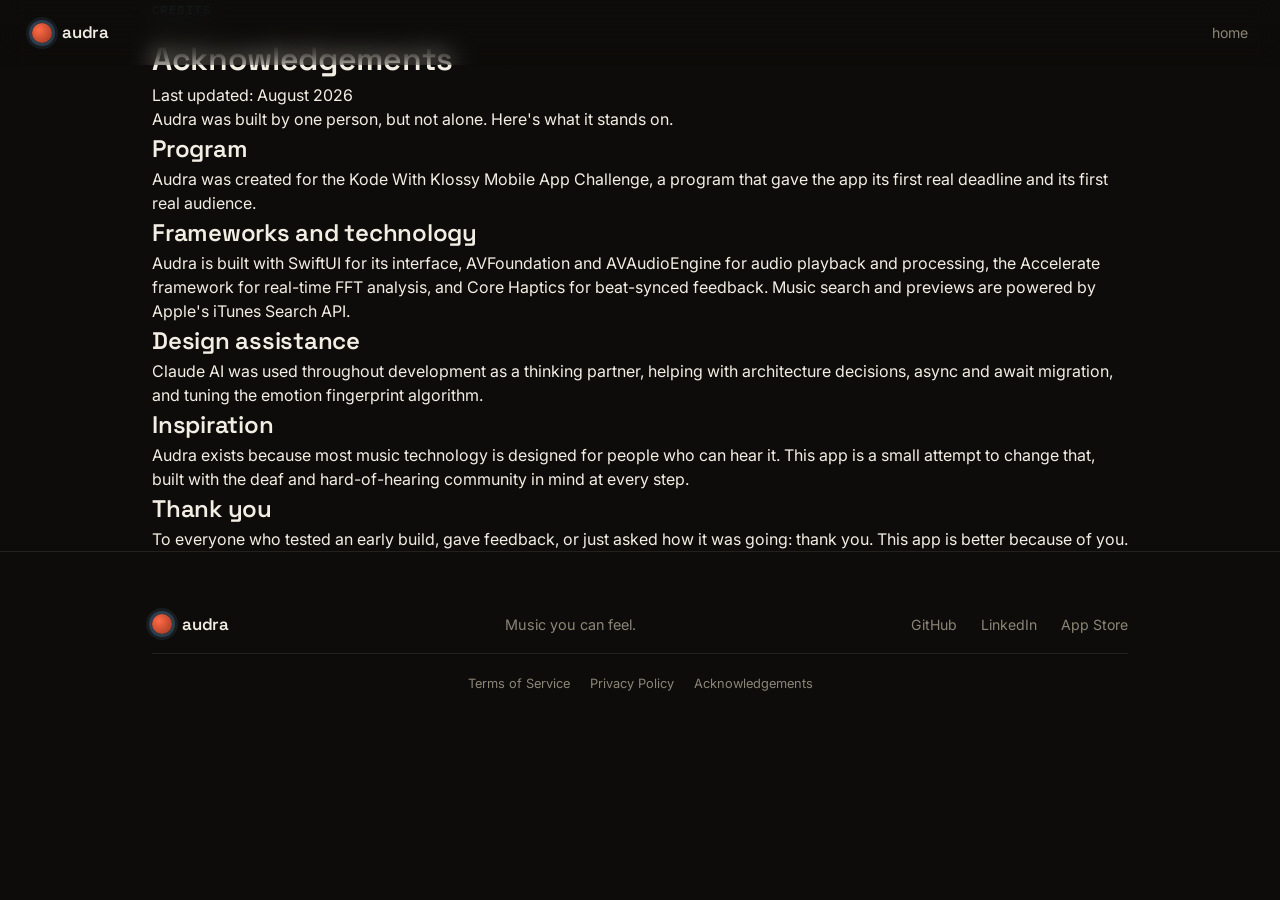
==== acknowledgements.html @ caae06bd "Add files via upload" ====
<!DOCTYPE html>
<html lang="en">
<head>
<meta charset="UTF-8">
<meta name="viewport" content="width=device-width, initial-scale=1.0">
<title>Acknowledgements — Audra</title>
<link rel="preconnect" href="https://fonts.googleapis.com">
<link rel="preconnect" href="https://fonts.gstatic.com" crossorigin>
<link href="https://fonts.googleapis.com/css2?family=Space+Grotesk:wght@500;600;700&family=Inter:wght@400;500;600&family=IBM+Plex+Mono:wght@400;500&display=swap" rel="stylesheet">
<link rel="stylesheet" href="style.css">
<link rel="stylesheet" href="legal.css">
</head>
<body>

<nav class="nav">
  <div class="nav-mark">
    <a href="index.html" style="display:flex;align-items:center;gap:10px;">
      <span class="nav-ring"></span>
      <span class="nav-word">audra</span>
    </a>
  </div>
  <div class="nav-links">
    <a href="index.html">home</a>
  </div>
</nav>

<main class="legal-page">
  <div class="section-inner">
    <p class="eyebrow">credits</p>
    <h1>Acknowledgements</h1>
    <p class="legal-updated">Last updated: August 2026</p>

    <p>Audra was built by one person, but not alone. Here's what it stands on.</p>

    <h2>Program</h2>
    <p>Audra was created for the Kode With Klossy Mobile App Challenge, a program that gave the app its first real deadline and its first real audience.</p>

    <h2>Frameworks and technology</h2>
    <p>Audra is built with SwiftUI for its interface, AVFoundation and AVAudioEngine for audio playback and processing, the Accelerate framework for real-time FFT analysis, and Core Haptics for beat-synced feedback. Music search and previews are powered by Apple's iTunes Search API.</p>

    <h2>Design assistance</h2>
    <p>Claude AI was used throughout development as a thinking partner, helping with architecture decisions, async and await migration, and tuning the emotion fingerprint algorithm.</p>

    <h2>Inspiration</h2>
    <p>Audra exists because most music technology is designed for people who can hear it. This app is a small attempt to change that, built with the deaf and hard-of-hearing community in mind at every step.</p>

    <h2>Thank you</h2>
    <p>To everyone who tested an early build, gave feedback, or just asked how it was going: thank you. This app is better because of you.</p>
  </div>
</main>

<footer class="footer">
  <div class="section-inner footer-inner">
    <div class="nav-mark">
      <span class="nav-ring"></span>
      <span class="nav-word">audra</span>
    </div>
    <p class="footer-tag">Music you can feel.</p>
    <div class="footer-links">
      <a href="#">GitHub</a>
      <a href="#">LinkedIn</a>
      <a href="#">App Store</a>
    </div>
    <div class="footer-legal">
      <a href="termsofservice.html">Terms of Service</a>
      <a href="privacypolicy.html">Privacy Policy</a>
      <a href="acknowledgements.html">Acknowledgements</a>
    </div>
  </div>
</footer>

</body>
</html>
---- style.css ----
:root{
  --bg: #0D0C0A;
  --bg-raised: #17140F;
  --coral: #FF6B47;
  --ice: #6FA8DC;
  --gold: #E8B75E;
  --sage: #8FAE8B;
  --paper: #F3EEE4;
  --muted: #8C8577;
  --border: rgba(243,238,228,0.09);

  --display: 'Space Grotesk', sans-serif;
  --body: 'Inter', sans-serif;
  --mono: 'IBM Plex Mono', monospace;
}

*{ box-sizing: border-box; margin:0; padding:0; }

html{ scroll-behavior: smooth; }

body{
  background: var(--bg);
  color: var(--paper);
  font-family: var(--body);
  line-height: 1.5;
  overflow-x: hidden;
}

@media (prefers-reduced-motion: reduce){
  html{ scroll-behavior: auto; }
  *{ animation-duration: 0.01ms !important; animation-iteration-count: 1 !important; transition-duration: 0.01ms !important; }
}

.grain{
  position: fixed; inset:0; pointer-events:none; z-index: 999;
  opacity: 0.035; mix-blend-mode: overlay;
  background-image: url("data:image/svg+xml,%3Csvg xmlns='http://www.w3.org/2000/svg' width='120' height='120'%3E%3Cfilter id='n'%3E%3CfeTurbulence type='fractalNoise' baseFrequency='0.9' numOctaves='2' stitchTiles='stitch'/%3E%3C/filter%3E%3Crect width='100%25' height='100%25' filter='url(%23n)'/%3E%3C/svg%3E");
}

a{ color: inherit; text-decoration: none; }
code{ font-family: var(--mono); background: rgba(255,107,71,0.12); color: var(--coral); padding: 0.1em 0.4em; border-radius: 4px; font-size: 0.9em; }

.section-inner{ max-width: 1040px; margin: 0 auto; padding: 0 32px; }

.eyebrow{
  font-family: var(--mono); font-size: 0.78rem; letter-spacing: 0.12em; text-transform: uppercase;
  color: var(--ice); margin-bottom: 16px;
}

h1, h2, h3{ font-family: var(--display); font-weight: 600; letter-spacing: -0.01em; }

.lead{ font-size: 1.15rem; color: var(--paper); opacity: 0.85; max-width: 640px; margin-bottom: 40px; }

/* NAV */
.nav{
  position: fixed; top:0; left:0; right:0; z-index: 100;
  display:flex; align-items:center; justify-content:space-between;
  padding: 20px 32px;
  backdrop-filter: blur(12px);
  background: linear-gradient(to bottom, rgba(13,12,10,0.85), transparent);
}
.nav-mark{ display:flex; align-items:center; gap:10px; }
.nav-ring{
  width: 20px; height: 20px; border-radius: 50%;
  background: radial-gradient(circle at 35% 35%, var(--coral), #B8442A 70%);
  box-shadow: 0 0 0 3px rgba(111,168,220,0.25), 0 0 0 6px rgba(111,168,220,0.1);
}
.nav-word{ font-family: var(--display); font-weight: 600; font-size: 1.05rem; letter-spacing: -0.01em; }
.nav-links{ display:flex; gap: 28px; font-size: 0.88rem; color: var(--muted); }
.nav-links a{ transition: color 0.2s; }
.nav-links a:hover{ color: var(--paper); }

/* HERO */
.hero{
  position: relative; min-height: 100vh; display:flex; align-items:center; justify-content:center;
  padding: 120px 32px 80px; overflow:hidden;
}
#hero-canvas{ position:absolute; inset:0; width:100%; height:100%; opacity: 0.55; }
.hero-content{ position: relative; z-index: 2; max-width: 760px; text-align:center; }
.hero h1{
  font-size: clamp(2.6rem, 6vw, 4.6rem); line-height: 1.04; margin-bottom: 24px;
}
.hero-sub{ font-size: 1.15rem; color: var(--paper); opacity: 0.75; max-width: 560px; margin: 0 auto 36px; }
.hero-actions{ display:flex; gap: 16px; justify-content:center; margin-bottom: 32px; flex-wrap: wrap; }
.hero-stats{ font-family: var(--mono); font-size: 0.8rem; color: var(--muted); letter-spacing: 0.04em; }

.btn{
  display:inline-block; padding: 13px 26px; border-radius: 100px; font-size: 0.95rem; font-weight: 500;
  transition: transform 0.15s ease, background 0.2s, border-color 0.2s;
}
.btn:hover{ transform: translateY(-1px); }
.btn-primary{ background: var(--coral); color: #1A0D08; }
.btn-primary:hover{ background: #FF7F5E; }
.btn-ghost{ border: 1px solid var(--border); color: var(--paper); }
.btn-ghost:hover{ border-color: rgba(243,238,228,0.3); }

.scroll-cue{
  position:absolute; bottom: 36px; left:50%; transform:translateX(-50%);
  width: 22px; height: 36px; border: 1px solid rgba(243,238,228,0.25); border-radius: 100px;
}
.scroll-cue span{
  display:block; width:4px; height:8px; background: var(--coral); border-radius: 100px;
  margin: 6px auto 0; animation: cue 1.8s ease-in-out infinite;
}
@keyframes cue{ 0%,100%{ transform: translateY(0); opacity:1; } 50%{ transform: translateY(12px); opacity: 0.3; } }

/* DIVIDER — FFT bars as recurring motif */
.divider{ height: 64px; display:flex; align-items:flex-end; justify-content:center; gap:3px; padding: 0 32px; opacity: 0.5; }

/* STORY */
.story{ padding: 100px 0; }
.story-grid{ display:grid; grid-template-columns: repeat(2, 1fr); gap: 36px; margin-top: 20px; }
.story-block{ padding: 28px; border: 1px solid var(--border); border-radius: 16px; background: var(--bg-raised); }
.story-num{ font-family: var(--mono); font-size: 0.75rem; text-transform: uppercase; letter-spacing: 0.1em; color: var(--coral); }
.story-block:nth-child(2) .story-num{ color: var(--ice); }
.story-block:nth-child(3) .story-num{ color: var(--gold); }
.story-block:nth-child(4) .story-num{ color: var(--sage); }
.story-block h3{ font-size: 1.2rem; margin: 10px 0 10px; }
.story-block p{ color: var(--muted); font-size: 0.95rem; }
.story-footer{ margin-top: 44px; color: var(--muted); font-size: 0.95rem; }

/* DEMO */
.demo{ padding: 100px 0; }
.demo-panel{
  border: 1px solid var(--border); border-radius: 20px; background: var(--bg-raised);
  padding: 32px; margin-top: 8px;
}
.demo-controls{ display:flex; align-items:center; gap: 20px; margin-bottom: 28px; flex-wrap: wrap; }
.demo-status{ font-family: var(--mono); font-size: 0.8rem; color: var(--muted); text-transform: uppercase; letter-spacing: 0.08em; }
.demo-status.playing{ color: var(--coral); }

.demo-visuals{ display:grid; grid-template-columns: 1.4fr 1fr 1fr; gap: 24px; align-items: start; }
.mono-label{ font-family: var(--mono); font-size: 0.72rem; color: var(--muted); text-transform: uppercase; letter-spacing: 0.08em; margin-bottom: 10px; }

#viz-canvas{ width:100%; height: 160px; border-radius: 12px; background: rgba(0,0,0,0.3); }
#radar-canvas{ width:100%; max-width: 220px; height:auto; }

.rhythm-grid{ display:grid; grid-template-columns: repeat(4, 1fr); gap: 8px; }
.rhythm-cell{
  aspect-ratio: 1; border-radius: 8px; background: rgba(111,168,220,0.08);
  border: 1px solid rgba(111,168,220,0.15); transition: background 0.08s, transform 0.08s;
}
.rhythm-cell.pulse{ background: var(--ice); transform: scale(0.94); }

/* TECH */
.tech{ padding: 100px 0; }
.tech-grid{ display:grid; grid-template-columns: repeat(3, 1fr); gap: 28px; margin-top: 8px; }
.tech-item p{ color: var(--paper); opacity: 0.8; font-size: 0.92rem; margin-top: 8px; }
.tech-item:nth-child(2) .mono-label{ color: var(--ice); }
.tech-item:nth-child(3) .mono-label{ color: var(--gold); }
.tech-item:nth-child(4) .mono-label{ color: var(--sage); }
.tech-item:nth-child(5) .mono-label{ color: var(--ice); }
.tech-item:nth-child(6) .mono-label{ color: var(--gold); }

/* SCREENS */
.screens{ padding: 100px 0; }
.screens-gallery{ display:grid; grid-template-columns: repeat(4, 1fr); gap: 22px; margin-top: 12px; }
.phone-frame{ text-align:center; }
.phone-placeholder{
  aspect-ratio: 9/19.5; border-radius: 28px; border: 1px solid var(--border);
  background: linear-gradient(160deg, #171410, #0D0C0A);
  display:flex; align-items:center; justify-content:center;
  font-family: var(--mono); font-size: 0.78rem; color: var(--muted);
  margin-bottom: 12px;
}
.phone-frame img{ width:100%; border-radius: 28px; border: 1px solid var(--border); margin-bottom: 12px; display:block; }
.phone-frame figcaption{ font-size: 0.85rem; color: var(--muted); }
.screens-note{ margin-top: 28px; font-size: 0.85rem; color: var(--muted); }

/* FOOTER */
.footer{ padding: 60px 0 48px; border-top: 1px solid var(--border); }
.footer-inner{ display:flex; align-items:center; justify-content:space-between; flex-wrap:wrap; gap: 16px 20px; }
.footer-tag{ color: var(--muted); font-size: 0.9rem; }
.footer-links{ display:flex; gap: 24px; font-size: 0.88rem; color: var(--muted); }
.footer-links a:hover{ color: var(--paper); }
.footer-legal{ display:flex; gap: 20px; font-size: 0.8rem; color: var(--muted); width: 100%; padding-top: 20px; border-top: 1px solid var(--border); justify-content: center; }
.footer-legal a:hover{ color: var(--paper); }

@media (max-width: 860px){
  .nav-links{ display:none; }
  .story-grid{ grid-template-columns: 1fr; }
  .tech-grid{ grid-template-columns: repeat(2,1fr); }
  .demo-visuals{ grid-template-columns: 1fr; }
  .screens-gallery{ grid-template-columns: repeat(2,1fr); }
}

:focus-visible{ outline: 2px solid var(--coral); outline-offset: 3px; }
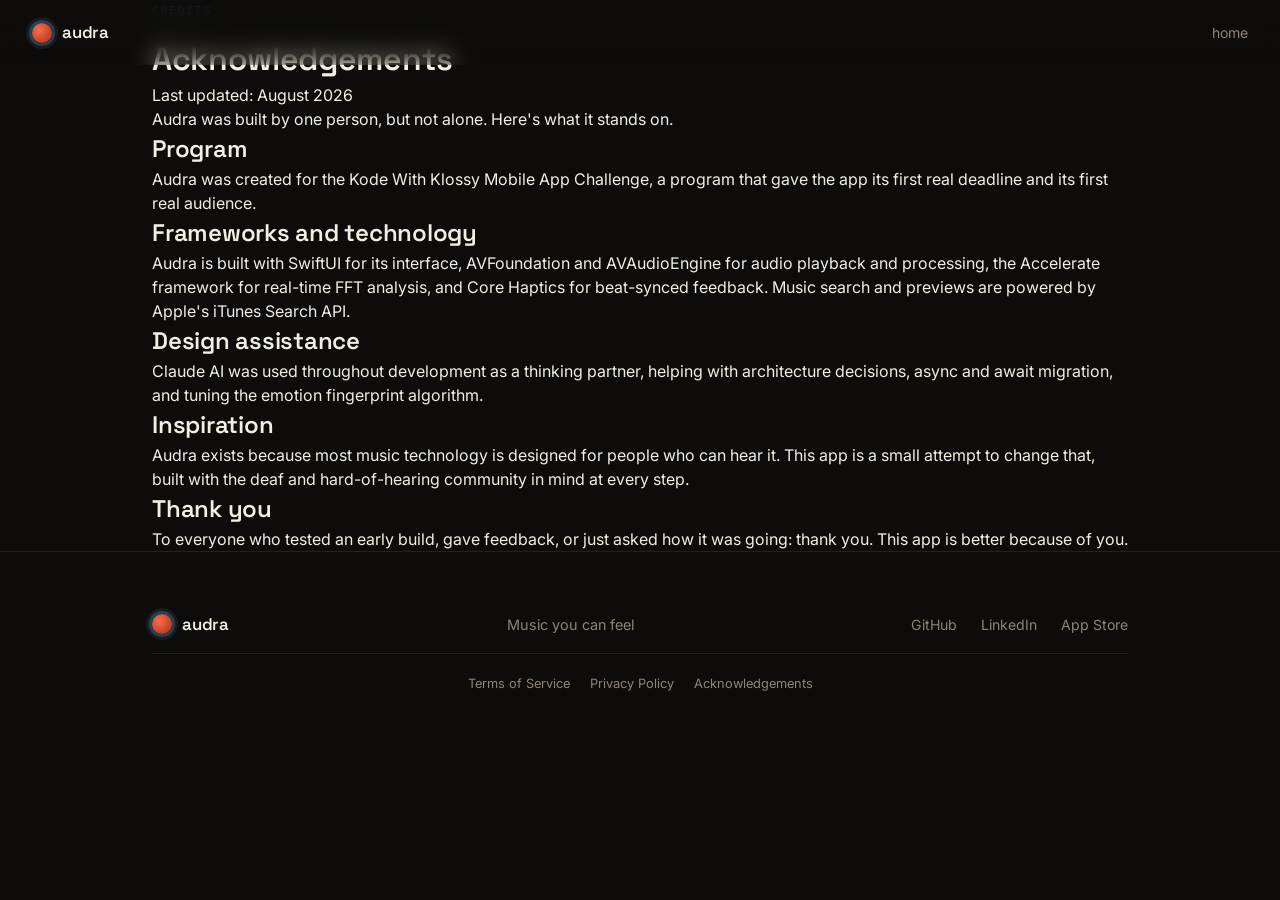
==== commit 66f2a970: "Add files via upload" ====
--- a/acknowledgements.html
+++ b/acknowledgements.html
@@ -55,7 +55,7 @@
       <span class="nav-ring"></span>
       <span class="nav-word">audra</span>
     </div>
-    <p class="footer-tag">Music you can feel.</p>
+    <p class="footer-tag footer-tag-italic">Music you can feel</p>
     <div class="footer-links">
       <a href="#">GitHub</a>
       <a href="#">LinkedIn</a>
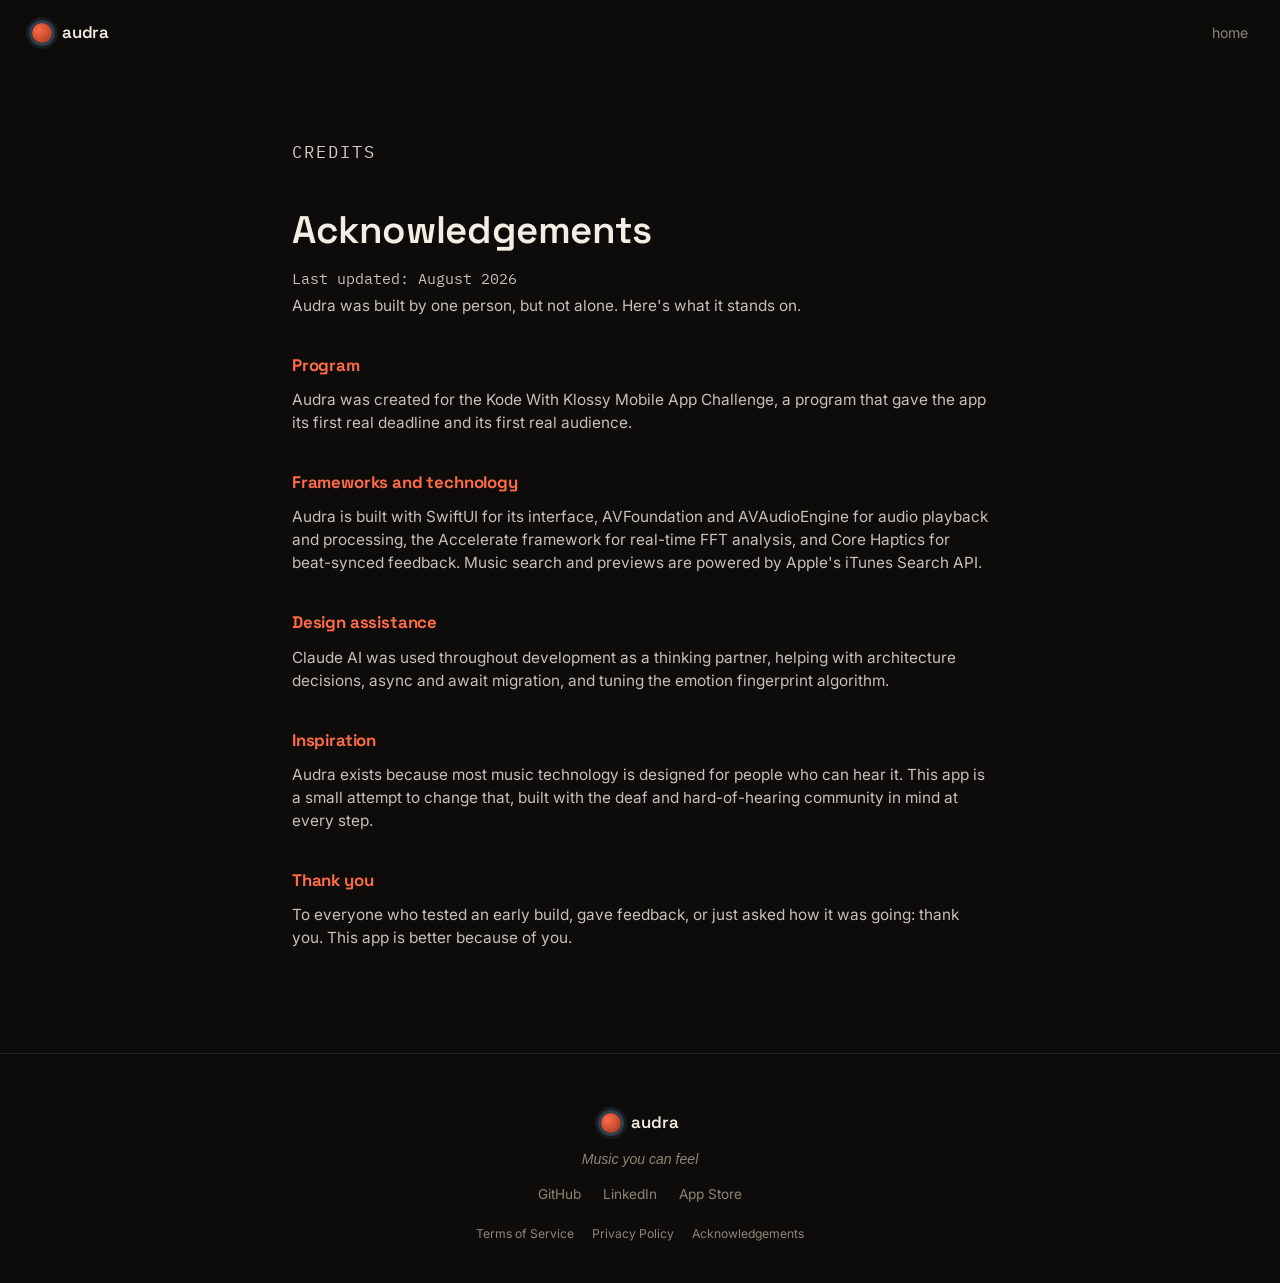
==== commit 89ad1b55: "Add files via upload" ====
--- a/acknowledgements.html
+++ b/acknowledgements.html
@@ -57,8 +57,8 @@
     </div>
     <p class="footer-tag footer-tag-italic">Music you can feel</p>
     <div class="footer-links">
-      <a href="#">GitHub</a>
-      <a href="#">LinkedIn</a>
+      <a href="https://github.com/rithmac07/audra-website">GitHub</a>
+      <a href="https://www.linkedin.com/company/audra-app/">LinkedIn</a>
       <a href="#">App Store</a>
     </div>
     <div class="footer-legal">
--- a/style.css
+++ b/style.css
@@ -118,6 +118,11 @@
 .story-block h3{ font-size: 1.2rem; margin: 10px 0 10px; }
 .story-block p{ color: var(--muted); font-size: 0.95rem; }
 .story-footer{ margin-top: 44px; color: var(--muted); font-size: 0.95rem; }
+.story-close{
+  margin-top: 56px; padding-top: 40px; border-top: 1px solid var(--border);
+  font-family: var(--display); font-size: 1.3rem; font-weight: 500; line-height: 1.5;
+  color: var(--paper); text-align: center;
+}
 
 /* DEMO */
 .demo{ padding: 100px 0; }
@@ -168,12 +173,13 @@
 .screens-note{ margin-top: 28px; font-size: 0.85rem; color: var(--muted); }
 
 /* FOOTER */
-.footer{ padding: 60px 0 48px; border-top: 1px solid var(--border); }
-.footer-inner{ display:flex; align-items:center; justify-content:space-between; flex-wrap:wrap; gap: 16px 20px; }
-.footer-tag{ color: var(--muted); font-size: 0.9rem; }
-.footer-links{ display:flex; gap: 24px; font-size: 0.88rem; color: var(--muted); }
+.footer{ padding: 56px 0 40px; border-top: 1px solid var(--border); }
+.footer-inner{ display:flex; flex-direction: column; align-items:center; gap: 14px; text-align: center; }
+.footer-tag{ color: var(--muted); font-size: 0.88rem; }
+.footer-tag-italic{ font-style: italic; }
+.footer-links{ display:flex; gap: 22px; font-size: 0.85rem; color: var(--muted); }
 .footer-links a:hover{ color: var(--paper); }
-.footer-legal{ display:flex; gap: 20px; font-size: 0.8rem; color: var(--muted); width: 100%; padding-top: 20px; border-top: 1px solid var(--border); justify-content: center; }
+.footer-legal{ display:flex; gap: 18px; font-size: 0.76rem; color: var(--muted); margin-top: 6px; }
 .footer-legal a:hover{ color: var(--paper); }
 
 @media (max-width: 860px){
--- a/legal.css
+++ b/legal.css
@@ -0,0 +1,6 @@
+.legal-page{ padding: 140px 0 100px; max-width: 760px; margin: 0 auto; }
+.legal-page h1{ font-size: 2.4rem; margin-bottom: 8px; }
+.legal-updated{ font-family: var(--mono); font-size: 0.78rem; color: var(--muted); margin-bottom: 32px; }
+.legal-page > .section-inner > p:first-of-type{ color: var(--paper); opacity: 0.85; font-size: 1.05rem; margin-bottom: 36px; }
+.legal-page h2{ font-size: 1.05rem; font-weight: 700; margin-top: 36px; margin-bottom: 10px; color: var(--coral); }
+.legal-page p{ color: var(--paper); opacity: 0.8; font-size: 0.96rem; margin-bottom: 4px; }
